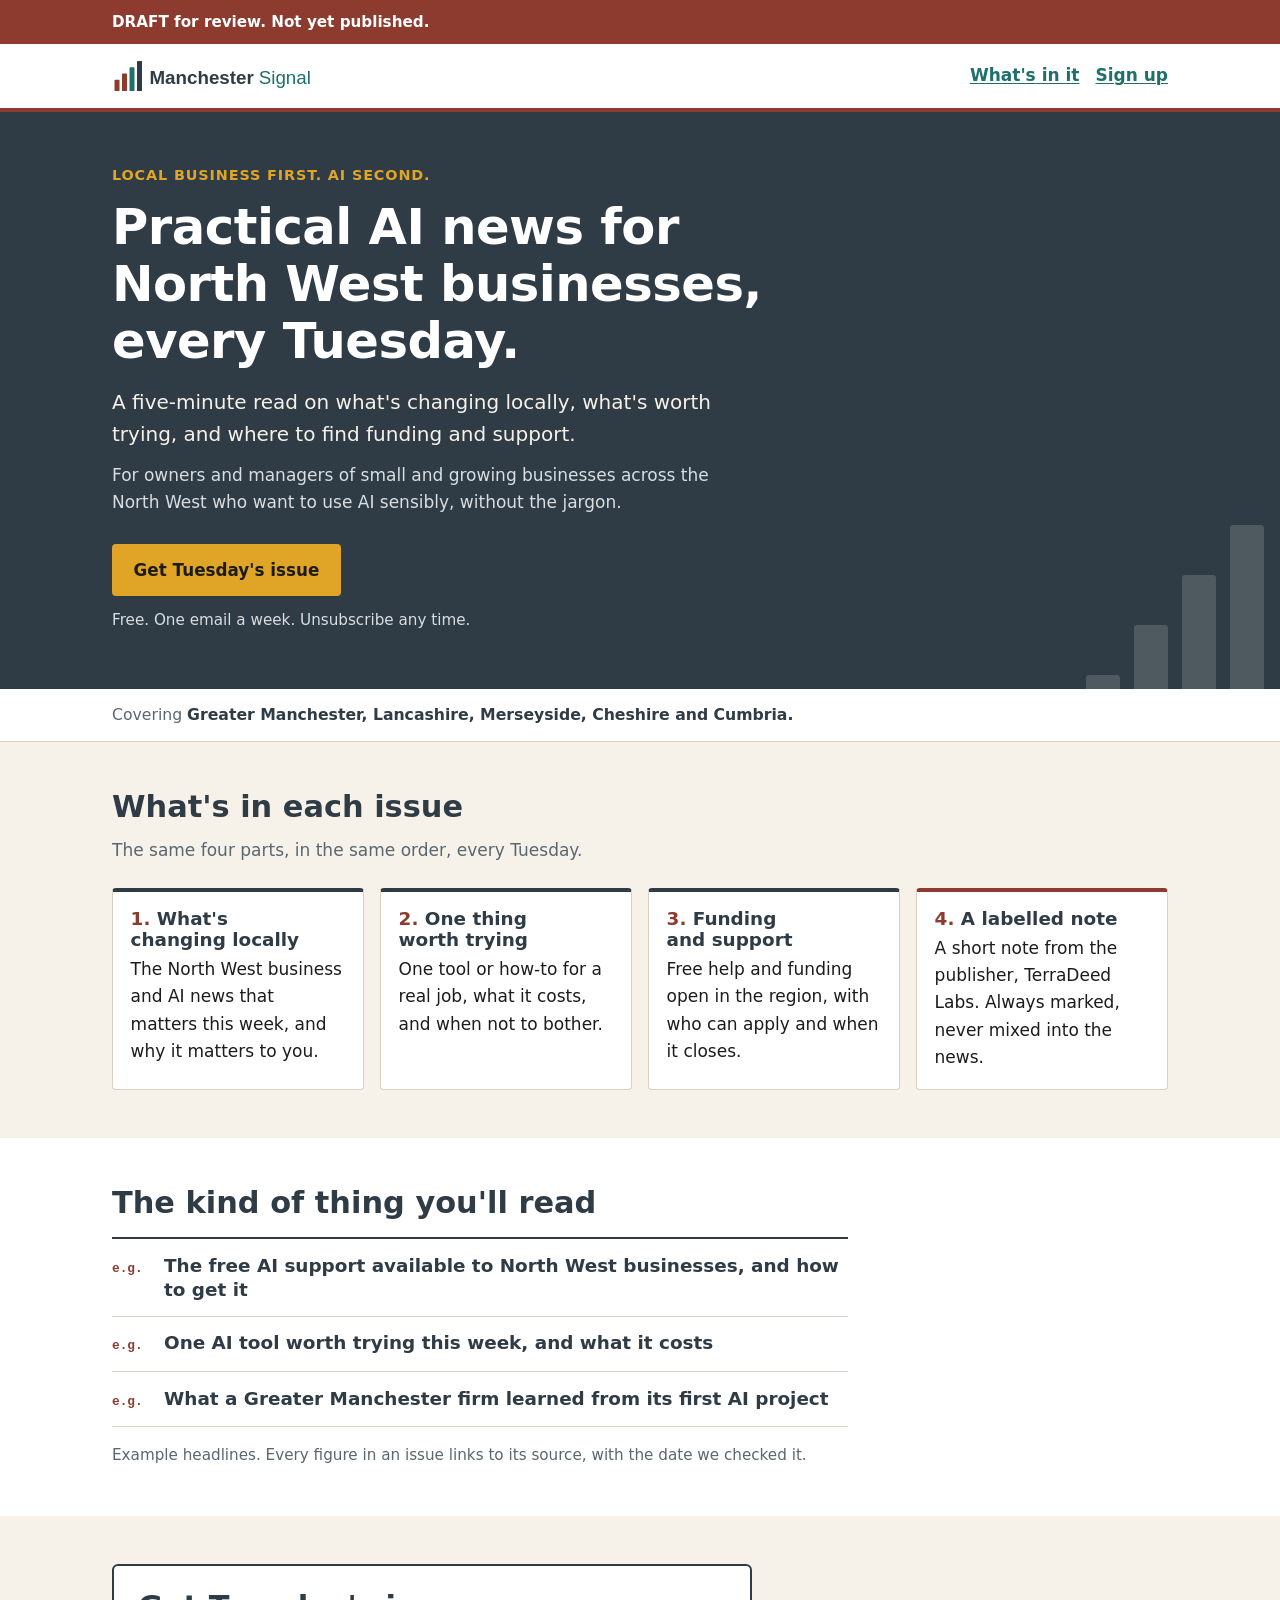
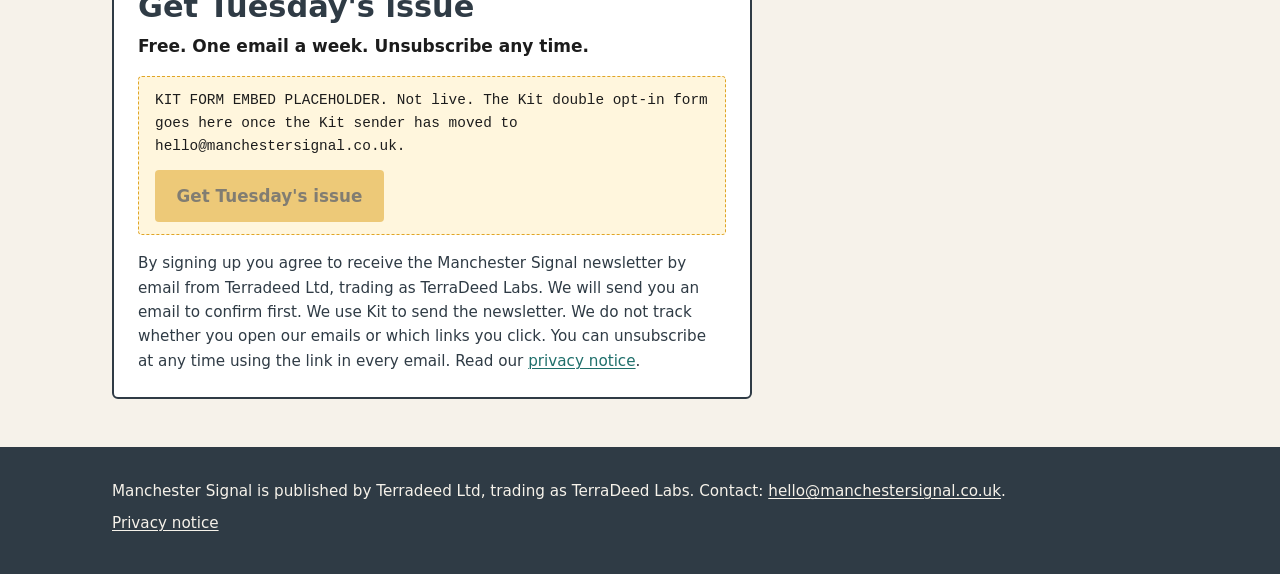
==== index.html @ f464c29e "Switch contact email to hello@manchestersignal.co.uk Co-authored-by: terradeed <terradeed@users.nore" ====
<!doctype html>
<html lang="en-GB">
<head>
<meta charset="utf-8">
<meta name="viewport" content="width=device-width, initial-scale=1, viewport-fit=cover">
<title>Manchester Signal</title>
<meta name="description" content="Practical AI news for North West businesses, every Tuesday. A free five-minute read on what's changing locally, what's worth trying, and where to find funding and support.">
<meta name="robots" content="noindex">
<link rel="stylesheet" href="styles.css">
<link rel="icon" href="logo.svg" type="image/svg+xml">
</head>
<body>
<a class="skip" href="#main">Skip to content</a>
<div class="draft-banner"><div class="wrap">DRAFT for review. Not yet published.</div></div>
<header class="site">
  <div class="wrap">
    <a href="index.html" aria-label="Manchester Signal home"><img src="logo.svg" alt="Manchester Signal" width="225" height="40"></a>
    <nav aria-label="Main">
      <a href="#issue">What's in it</a>
      <a href="#signup">Sign up</a>
    </nav>
  </div>
</header>

<main id="main">
  <section class="hero" aria-labelledby="hero-title">
    <div class="bars" aria-hidden="true"><span></span><span></span><span></span><span></span></div>
    <div class="wrap">
      <p class="kicker">Local business first. AI second.</p>
      <h1 id="hero-title">Practical AI news for North West businesses, every Tuesday.</h1>
      <p class="lede">A five-minute read on what's changing locally, what's worth trying, and where to find funding and support.</p>
      <p class="who">For owners and managers of small and growing businesses across the North West who want to use AI sensibly, without the jargon.</p>
      <a class="button" href="#signup">Get Tuesday's issue</a>
      <p class="small">Free. One email a week. Unsubscribe any time.</p>
    </div>
  </section>

  <div class="region">
    <div class="wrap"><p>Covering <strong>Greater Manchester, Lancashire, Merseyside, Cheshire and Cumbria.</strong></p></div>
  </div>

  <section id="issue" aria-labelledby="issue-title">
    <div class="wrap">
      <h2 id="issue-title">What's in each issue</h2>
      <p class="intro">The same four parts, in the same order, every Tuesday.</p>
      <ol class="sections">
        <li><h3>What's changing locally</h3><p>The North West business and AI news that matters this week, and why it matters to you.</p></li>
        <li><h3>One thing worth trying</h3><p>One tool or how-to for a real job, what it costs, and when not to bother.</p></li>
        <li><h3>Funding and support</h3><p>Free help and funding open in the region, with who can apply and when it closes.</p></li>
        <li class="labelled"><h3>A labelled note</h3><p>A short note from the publisher, TerraDeed Labs. Always marked, never mixed into the news.</p></li>
      </ol>
    </div>
  </section>

  <section class="alt" aria-labelledby="examples-title">
    <div class="wrap">
      <h2 id="examples-title">The kind of thing you'll read</h2>
      <ul class="examples">
        <li><span class="tag">e.g.</span><span class="h">The free AI support available to North West businesses, and how to get it</span></li>
        <li><span class="tag">e.g.</span><span class="h">One AI tool worth trying this week, and what it costs</span></li>
        <li><span class="tag">e.g.</span><span class="h">What a Greater Manchester firm learned from its first AI project</span></li>
      </ul>
      <p class="examples-note">Example headlines. Every figure in an issue links to its source, with the date we checked it.</p>
    </div>
  </section>

  <section id="signup" aria-labelledby="signup-title">
    <div class="wrap">
      <div class="signup">
        <h2 id="signup-title">Get Tuesday's issue</h2>
        <p class="terms">Free. One email a week. Unsubscribe any time.</p>
        <div class="placeholder" role="note">KIT FORM EMBED PLACEHOLDER. Not live. The Kit double opt-in form goes here once the Kit sender has moved to hello@manchestersignal.co.uk.
          <br><span class="button" aria-disabled="true">Get Tuesday's issue</span>
        </div>
        <p class="consent">By signing up you agree to receive the Manchester Signal newsletter by email from Terradeed Ltd, trading as TerraDeed Labs. We will send you an email to confirm first. We use Kit to send the newsletter. We do not track whether you open our emails or which links you click. You can unsubscribe at any time using the link in every email. Read our <a href="privacy.html">privacy notice</a>.</p>
      </div>
    </div>
  </section>
</main>

<footer class="site">
  <div class="wrap">
    <p>Manchester Signal is published by Terradeed Ltd, trading as TerraDeed Labs. Contact: <a href="mailto:hello@manchestersignal.co.uk">hello@manchestersignal.co.uk</a>.</p>
    <p><a href="privacy.html">Privacy notice</a></p>
  </div>
</footer>
</body>
</html>
---- styles.css ----
/* Manchester Signal: plain, fast, accessible. System fonts, no external requests.
   Layout: one column of full-width bands (header, slate hero, sections, slate footer),
   content capped at 68rem. Palette and type from branding.md. */
:root {
  --slate: #2F3B45;   /* headings, hero, footer */
  --brick: #8C3B2E;   /* accents, rules */
  --teal: #1F6F6B;    /* links */
  --gold: #E0A526;    /* buttons and highlights only, never text on light */
  --paper: #F6F2EA;   /* page background */
  --ink: #1C1C1C;     /* body text */
  --stone: #5A6670;   /* secondary text */
  --white: #FFFFFF;
  --line: #D9D2C3;
  --cream: #FFF6DD;
  --font-display: Archivo, "Source Sans 3", system-ui, Arial, sans-serif;
  --font-body: "Source Sans 3", system-ui, -apple-system, "Segoe UI", Roboto, Arial, sans-serif;
  --font-mono: ui-monospace, Menlo, Consolas, monospace;
  color-scheme: light;
}
* { box-sizing: border-box; }
html { font-size: 100%; }
body {
  margin: 0;
  font-family: var(--font-body);
  font-size: 1.0625rem;
  line-height: 1.6;
  color: var(--ink);
  background: var(--paper);
}
a { color: var(--teal); text-decoration-thickness: 1px; text-underline-offset: 2px; }
a:hover { color: var(--brick); }
a:focus-visible, button:focus-visible, input:focus-visible {
  outline: 3px solid var(--gold); outline-offset: 2px;
}
.skip { position: absolute; left: -9999px; }
.skip:focus { left: 1rem; top: 1rem; background: var(--slate); color: var(--paper); padding: .5rem 1rem; z-index: 10; }
.wrap {
  max-width: 68rem; margin: 0 auto;
  padding-left: max(16px, env(safe-area-inset-left, 0px));
  padding-right: max(16px, env(safe-area-inset-right, 0px));
}
h1, h2, h3 { font-family: var(--font-display); line-height: 1.15; color: var(--slate); text-wrap: balance; }
h1 { font-size: clamp(2rem, 5vw, 3.1rem); margin: 0 0 1rem; letter-spacing: -.01em; }
h2 { font-size: clamp(1.4rem, 3vw, 1.9rem); margin: 0 0 1rem; }
h3 { font-size: 1.15rem; margin: 0 0 .35rem; }

.draft-banner { background: var(--brick); color: var(--white); padding-block: .6rem; font-weight: 700; font-size: .95rem; }

header.site { background: var(--white); border-bottom: 4px solid var(--brick); }
header.site .wrap { display: flex; align-items: center; justify-content: space-between; gap: .75rem 1rem; padding-block: .75rem; flex-wrap: wrap; }
header.site img { height: 40px; width: auto; display: block; }
header.site nav { display: flex; gap: 1rem; flex-wrap: wrap; }
header.site nav a { font-weight: 600; }

/* Hero */
.hero { background: var(--slate); color: var(--paper); padding-block: 3.25rem 3.5rem; position: relative; overflow: hidden; }
.hero .wrap { position: relative; }
.hero h1 { color: var(--white); max-width: 22ch; }
.hero .kicker { color: var(--gold); font-weight: 700; letter-spacing: .06em; text-transform: uppercase; font-size: .9rem; margin: 0 0 .75rem; }
.hero .lede { font-size: 1.25rem; max-width: 38rem; margin: 0 0 .75rem; }
.hero .who { max-width: 38rem; margin: 0 0 1.75rem; color: #D8DEE2; }
.hero .bars { position: absolute; right: max(16px, env(safe-area-inset-right, 0px)); bottom: -3.5rem; display: flex; align-items: flex-end; gap: 14px; opacity: .16; pointer-events: none; }
.hero .bars span { display: block; width: 34px; border-radius: 3px; background: var(--paper); }
.hero .bars span:nth-child(1) { height: 70px; }
.hero .bars span:nth-child(2) { height: 120px; }
.hero .bars span:nth-child(3) { height: 170px; }
.hero .bars span:nth-child(4) { height: 220px; }
@media (max-width: 720px) { .hero .bars { display: none; } }

.button { display: inline-block; background: var(--gold); color: var(--ink); font-weight: 700; padding: .8rem 1.35rem; border-radius: 4px; text-decoration: none; border: 0; font-size: 1.05rem; cursor: pointer; }
.button:hover { background: #F0B83A; color: var(--ink); }
.hero .small { font-size: .95rem; color: #D8DEE2; margin: .75rem 0 0; }

.region { background: var(--white); border-bottom: 1px solid var(--line); }
.region p { margin: 0; padding-block: .85rem; color: var(--stone); font-size: .98rem; }
.region strong { color: var(--slate); }

section { padding-block: 3rem; }
section.alt { background: var(--white); }
.intro { max-width: 40rem; margin: -.25rem 0 1.5rem; color: var(--stone); }

/* Issue sections: a real running order, so numbered */
ol.sections { list-style: none; padding: 0; margin: 0; display: grid; gap: 1rem; grid-template-columns: repeat(auto-fit, minmax(14rem, 1fr)); counter-reset: s; }
ol.sections li { counter-increment: s; background: var(--white); border: 1px solid var(--line); border-top: 4px solid var(--slate); border-radius: 4px; padding: 1rem 1.1rem 1.15rem; min-width: 0; }
ol.sections li h3::before { content: counter(s) ". "; color: var(--brick); }
ol.sections li p { margin: 0; }
ol.sections li.labelled { border-top-color: var(--brick); }

/* Example headlines, set like a contents list */
.examples { list-style: none; margin: 0; padding: 0; max-width: 46rem; border-top: 2px solid var(--slate); }
.examples li { display: grid; grid-template-columns: 2.5rem 1fr; gap: .75rem; padding-block: .9rem; border-bottom: 1px solid var(--line); align-items: baseline; }
.examples .tag { font-family: var(--font-mono); font-size: .8rem; color: var(--brick); font-weight: 700; }
.examples .h { font-family: var(--font-display); font-weight: 700; font-size: 1.15rem; color: var(--slate); line-height: 1.3; min-width: 0; }
.examples-note { color: var(--stone); font-size: .95rem; margin: 1rem 0 0; max-width: 46rem; }

/* Signup */
.signup { background: var(--white); border: 2px solid var(--slate); border-radius: 6px; padding: 1.5rem; max-width: 40rem; }
.signup h2 { margin-bottom: .5rem; }
.signup .terms { font-weight: 600; margin: 0 0 1rem; }
.placeholder { background: var(--cream); border: 1px dashed var(--gold); padding: .75rem 1rem; border-radius: 4px; font-family: var(--font-mono); font-size: .9rem; }
.placeholder .button { margin-top: .75rem; font-family: var(--font-body); opacity: .55; cursor: not-allowed; }
.consent { font-size: .95rem; color: var(--slate); margin: 1rem 0 0; }

footer.site { background: var(--slate); color: var(--paper); padding-block: 2rem; font-size: .95rem; }
footer.site a { color: var(--paper); }
footer.site p { margin: 0 0 .5rem; }

.prose { max-width: 46rem; }
.prose h2 { margin-top: 2rem; }
.prose .note { background: var(--cream); border-left: 3px solid var(--gold); padding: .5rem .75rem; }
@media (prefers-reduced-motion: no-preference) { html { scroll-behavior: smooth; } }
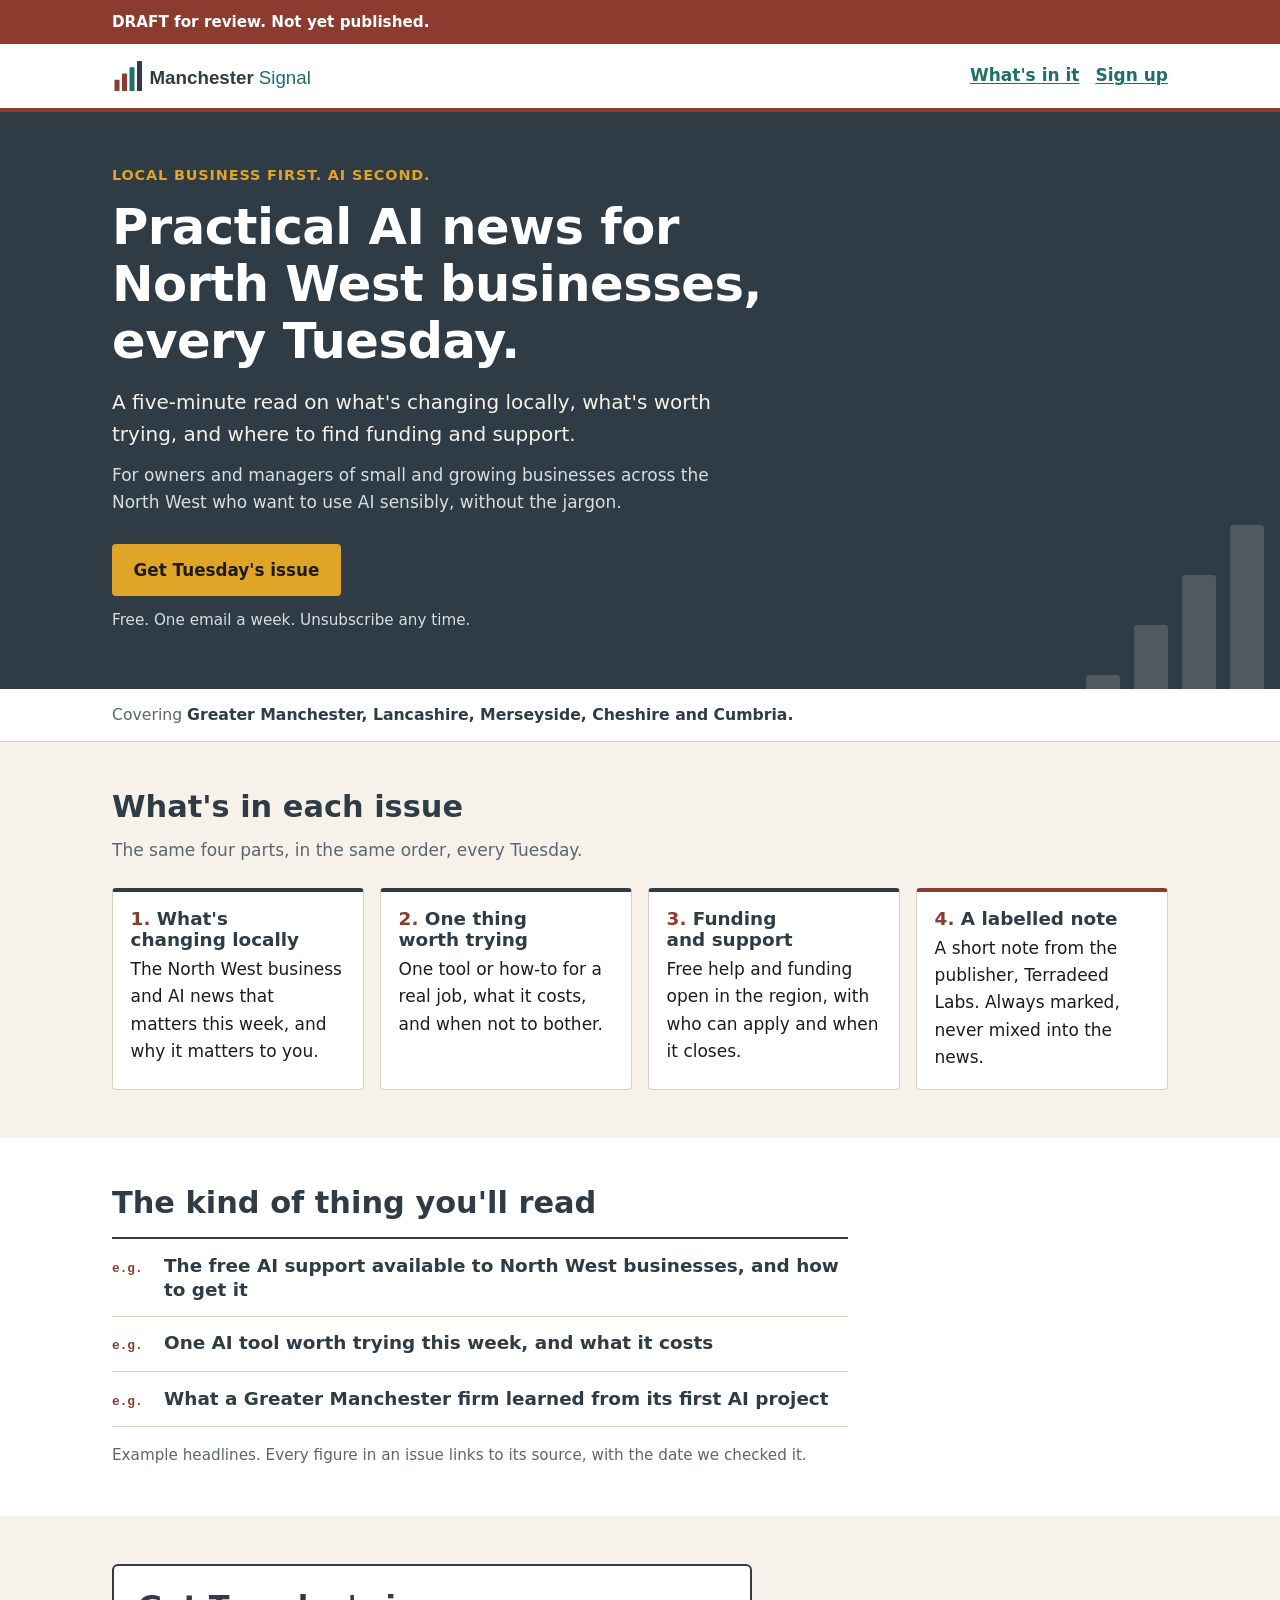
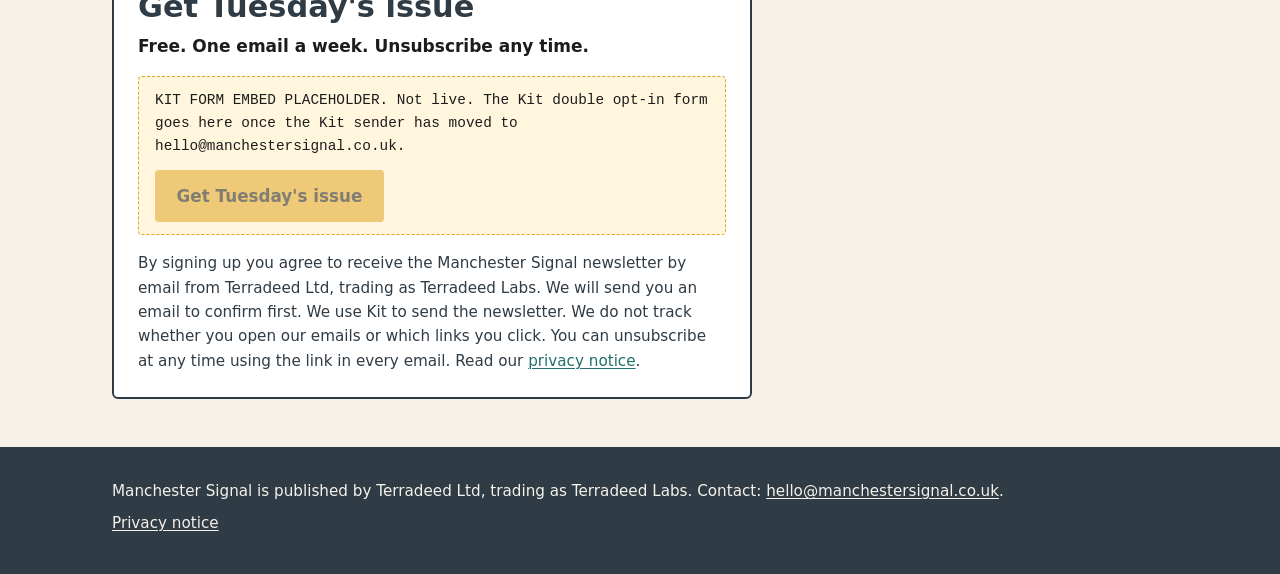
==== commit 68c3641e: "Brand spelling: TerraDeed to Terradeed Co-authored-by: terradeed <terradeed@users.noreply.github.com" ====
--- a/index.html
+++ b/index.html
@@ -47,7 +47,7 @@
         <li><h3>What's changing locally</h3><p>The North West business and AI news that matters this week, and why it matters to you.</p></li>
         <li><h3>One thing worth trying</h3><p>One tool or how-to for a real job, what it costs, and when not to bother.</p></li>
         <li><h3>Funding and support</h3><p>Free help and funding open in the region, with who can apply and when it closes.</p></li>
-        <li class="labelled"><h3>A labelled note</h3><p>A short note from the publisher, TerraDeed Labs. Always marked, never mixed into the news.</p></li>
+        <li class="labelled"><h3>A labelled note</h3><p>A short note from the publisher, Terradeed Labs. Always marked, never mixed into the news.</p></li>
       </ol>
     </div>
   </section>
@@ -72,7 +72,7 @@
         <div class="placeholder" role="note">KIT FORM EMBED PLACEHOLDER. Not live. The Kit double opt-in form goes here once the Kit sender has moved to hello@manchestersignal.co.uk.
           <br><span class="button" aria-disabled="true">Get Tuesday's issue</span>
         </div>
-        <p class="consent">By signing up you agree to receive the Manchester Signal newsletter by email from Terradeed Ltd, trading as TerraDeed Labs. We will send you an email to confirm first. We use Kit to send the newsletter. We do not track whether you open our emails or which links you click. You can unsubscribe at any time using the link in every email. Read our <a href="privacy.html">privacy notice</a>.</p>
+        <p class="consent">By signing up you agree to receive the Manchester Signal newsletter by email from Terradeed Ltd, trading as Terradeed Labs. We will send you an email to confirm first. We use Kit to send the newsletter. We do not track whether you open our emails or which links you click. You can unsubscribe at any time using the link in every email. Read our <a href="privacy.html">privacy notice</a>.</p>
       </div>
     </div>
   </section>
@@ -80,7 +80,7 @@
 
 <footer class="site">
   <div class="wrap">
-    <p>Manchester Signal is published by Terradeed Ltd, trading as TerraDeed Labs. Contact: <a href="mailto:hello@manchestersignal.co.uk">hello@manchestersignal.co.uk</a>.</p>
+    <p>Manchester Signal is published by Terradeed Ltd, trading as Terradeed Labs. Contact: <a href="mailto:hello@manchestersignal.co.uk">hello@manchestersignal.co.uk</a>.</p>
     <p><a href="privacy.html">Privacy notice</a></p>
   </div>
 </footer>
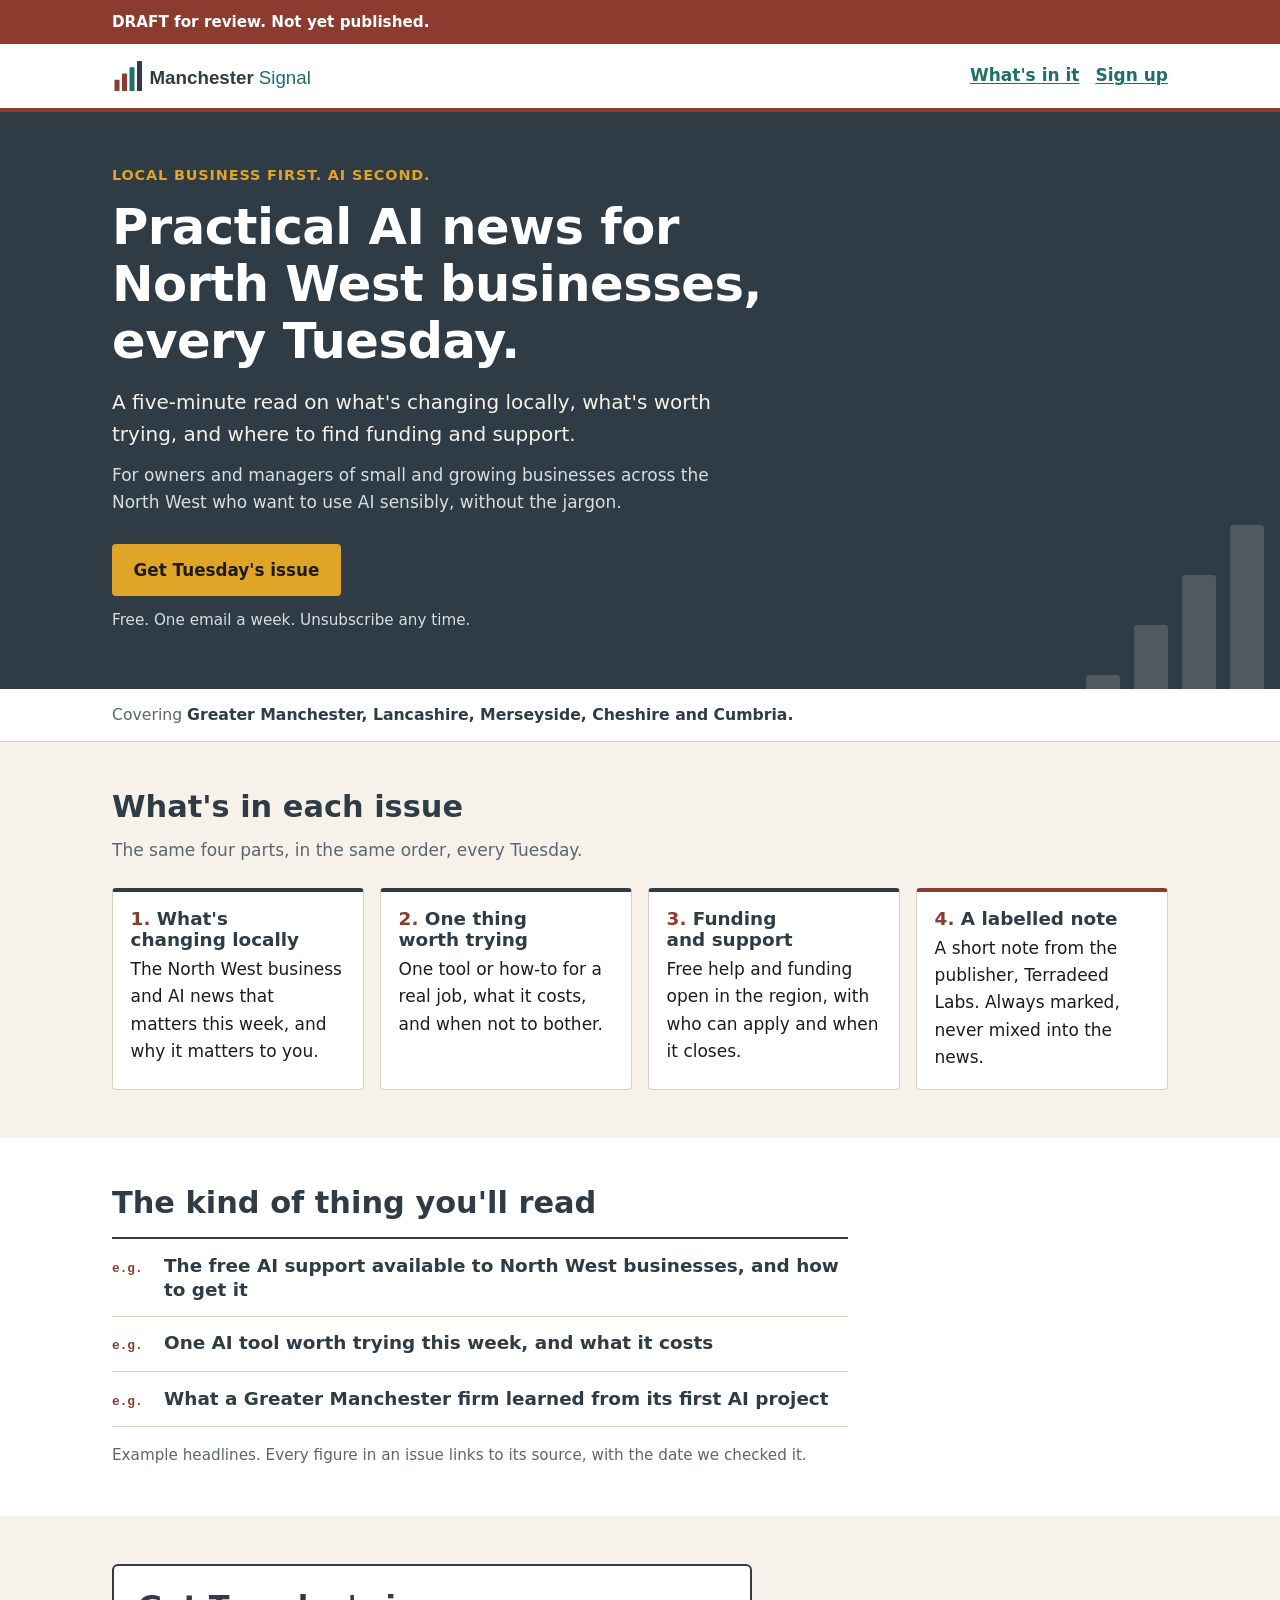
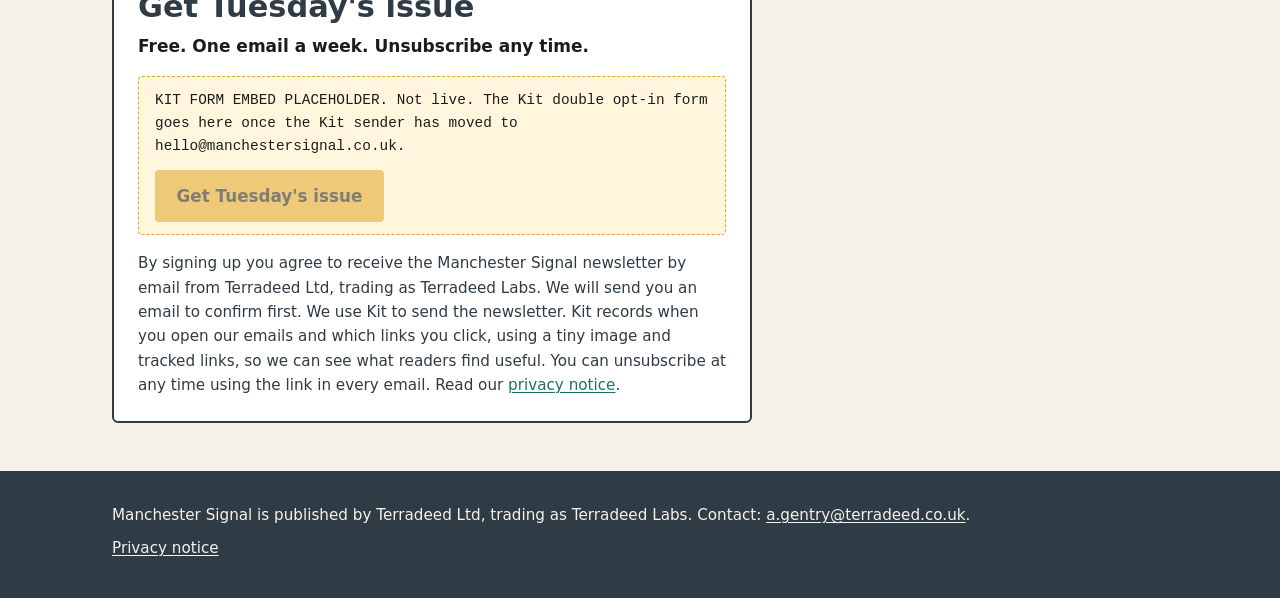
==== commit 94f137d6: "Consent and privacy: disclose Kit open and click tracking; contact a.gentry@ Co-authored-by: terrade" ====
--- a/index.html
+++ b/index.html
@@ -72,7 +72,7 @@
         <div class="placeholder" role="note">KIT FORM EMBED PLACEHOLDER. Not live. The Kit double opt-in form goes here once the Kit sender has moved to hello@manchestersignal.co.uk.
           <br><span class="button" aria-disabled="true">Get Tuesday's issue</span>
         </div>
-        <p class="consent">By signing up you agree to receive the Manchester Signal newsletter by email from Terradeed Ltd, trading as Terradeed Labs. We will send you an email to confirm first. We use Kit to send the newsletter. We do not track whether you open our emails or which links you click. You can unsubscribe at any time using the link in every email. Read our <a href="privacy.html">privacy notice</a>.</p>
+        <p class="consent">By signing up you agree to receive the Manchester Signal newsletter by email from Terradeed Ltd, trading as Terradeed Labs. We will send you an email to confirm first. We use Kit to send the newsletter. Kit records when you open our emails and which links you click, using a tiny image and tracked links, so we can see what readers find useful. You can unsubscribe at any time using the link in every email. Read our <a href="privacy.html">privacy notice</a>.</p>
       </div>
     </div>
   </section>
@@ -80,7 +80,7 @@
 
 <footer class="site">
   <div class="wrap">
-    <p>Manchester Signal is published by Terradeed Ltd, trading as Terradeed Labs. Contact: <a href="mailto:hello@manchestersignal.co.uk">hello@manchestersignal.co.uk</a>.</p>
+    <p>Manchester Signal is published by Terradeed Ltd, trading as Terradeed Labs. Contact: <a href="mailto:a.gentry@terradeed.co.uk">a.gentry@terradeed.co.uk</a>.</p>
     <p><a href="privacy.html">Privacy notice</a></p>
   </div>
 </footer>
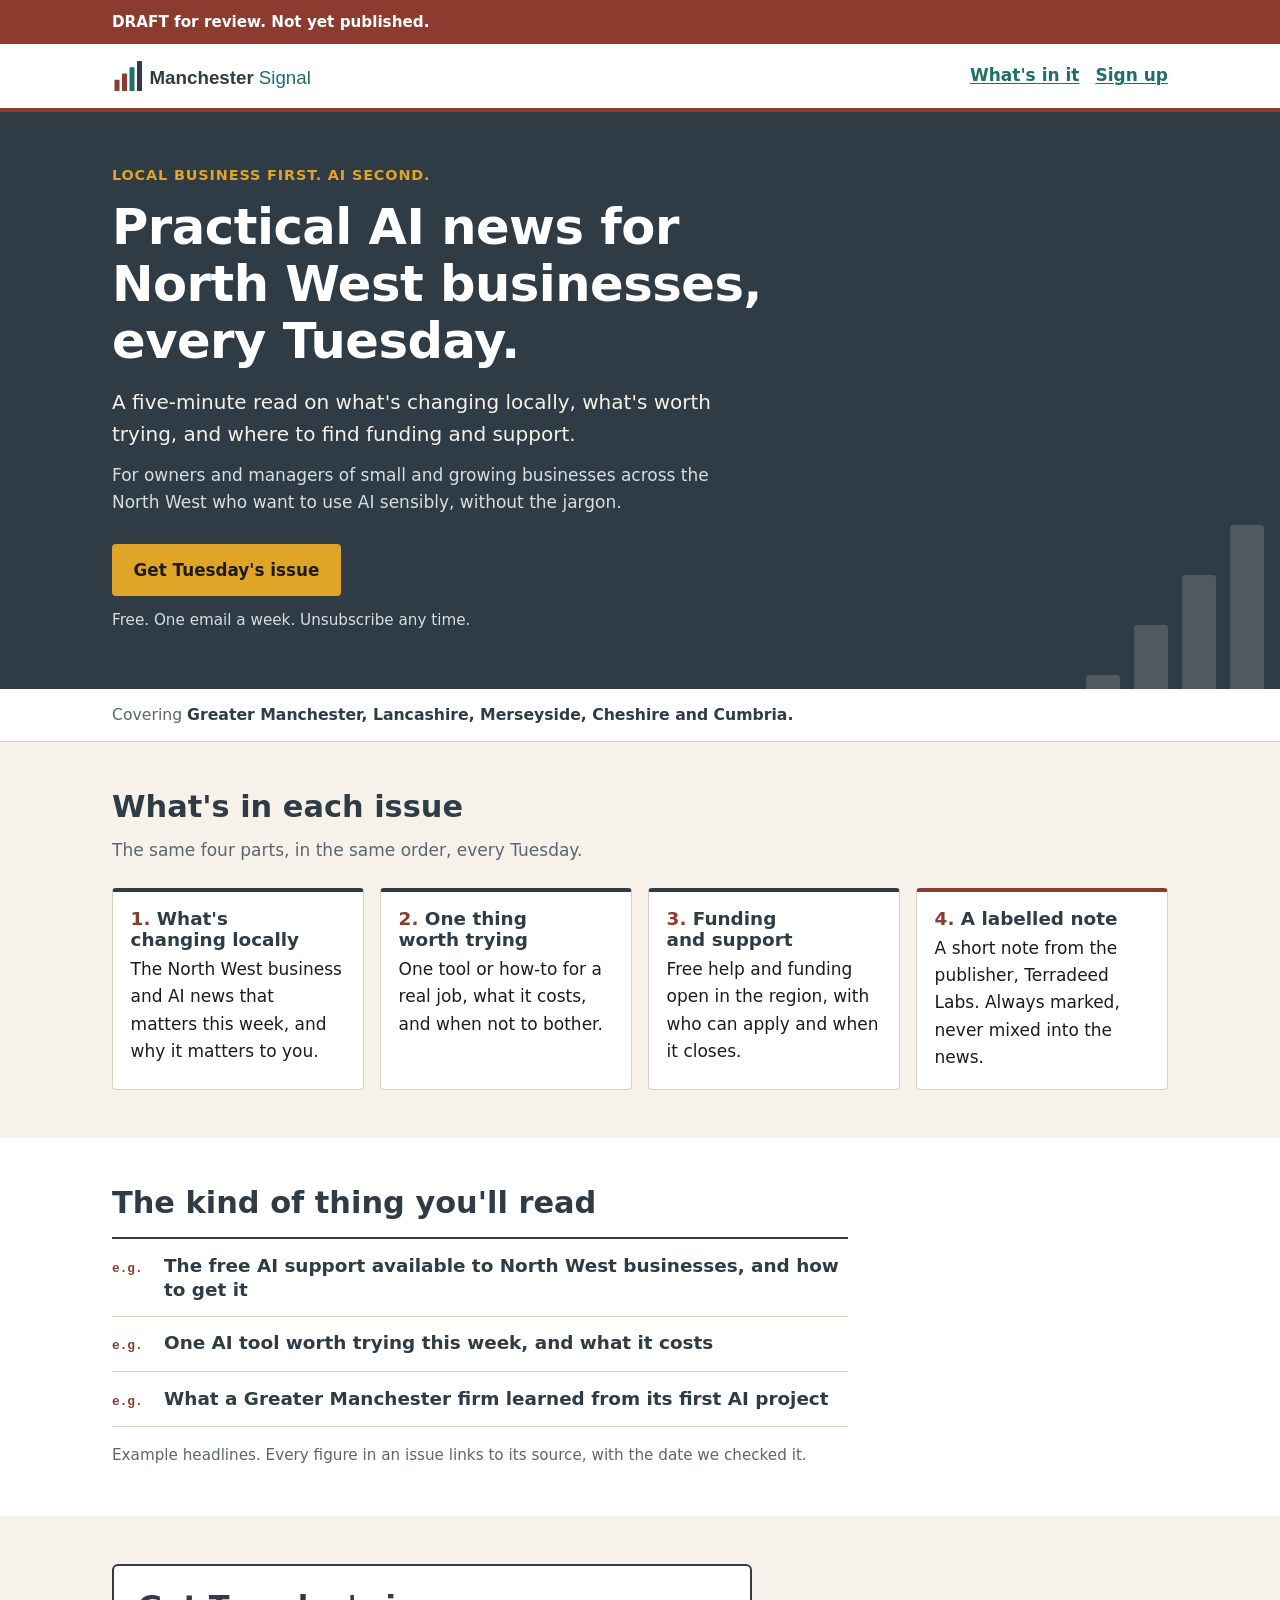
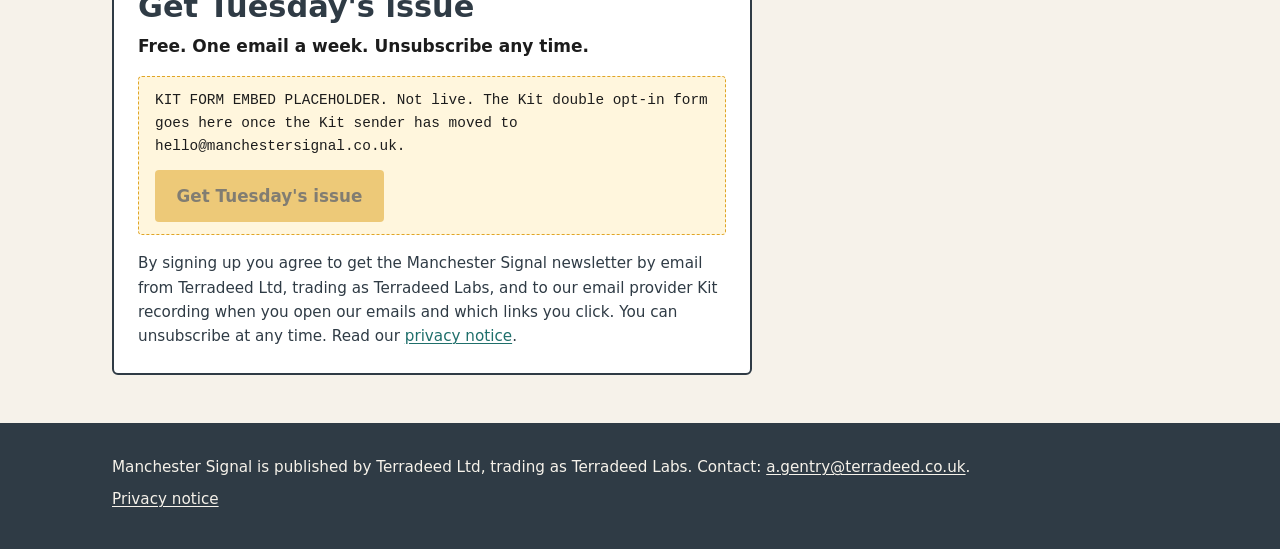
==== commit 4beae97b: "Shorter consent line under signup form Co-authored-by: terradeed <terradeed@users.noreply.github.com" ====
--- a/index.html
+++ b/index.html
@@ -72,7 +72,7 @@
         <div class="placeholder" role="note">KIT FORM EMBED PLACEHOLDER. Not live. The Kit double opt-in form goes here once the Kit sender has moved to hello@manchestersignal.co.uk.
           <br><span class="button" aria-disabled="true">Get Tuesday's issue</span>
         </div>
-        <p class="consent">By signing up you agree to receive the Manchester Signal newsletter by email from Terradeed Ltd, trading as Terradeed Labs. We will send you an email to confirm first. We use Kit to send the newsletter. Kit records when you open our emails and which links you click, using a tiny image and tracked links, so we can see what readers find useful. You can unsubscribe at any time using the link in every email. Read our <a href="privacy.html">privacy notice</a>.</p>
+        <p class="consent">By signing up you agree to get the Manchester Signal newsletter by email from Terradeed Ltd, trading as Terradeed Labs, and to our email provider Kit recording when you open our emails and which links you click. You can unsubscribe at any time. Read our <a href="privacy.html">privacy notice</a>.</p>
       </div>
     </div>
   </section>
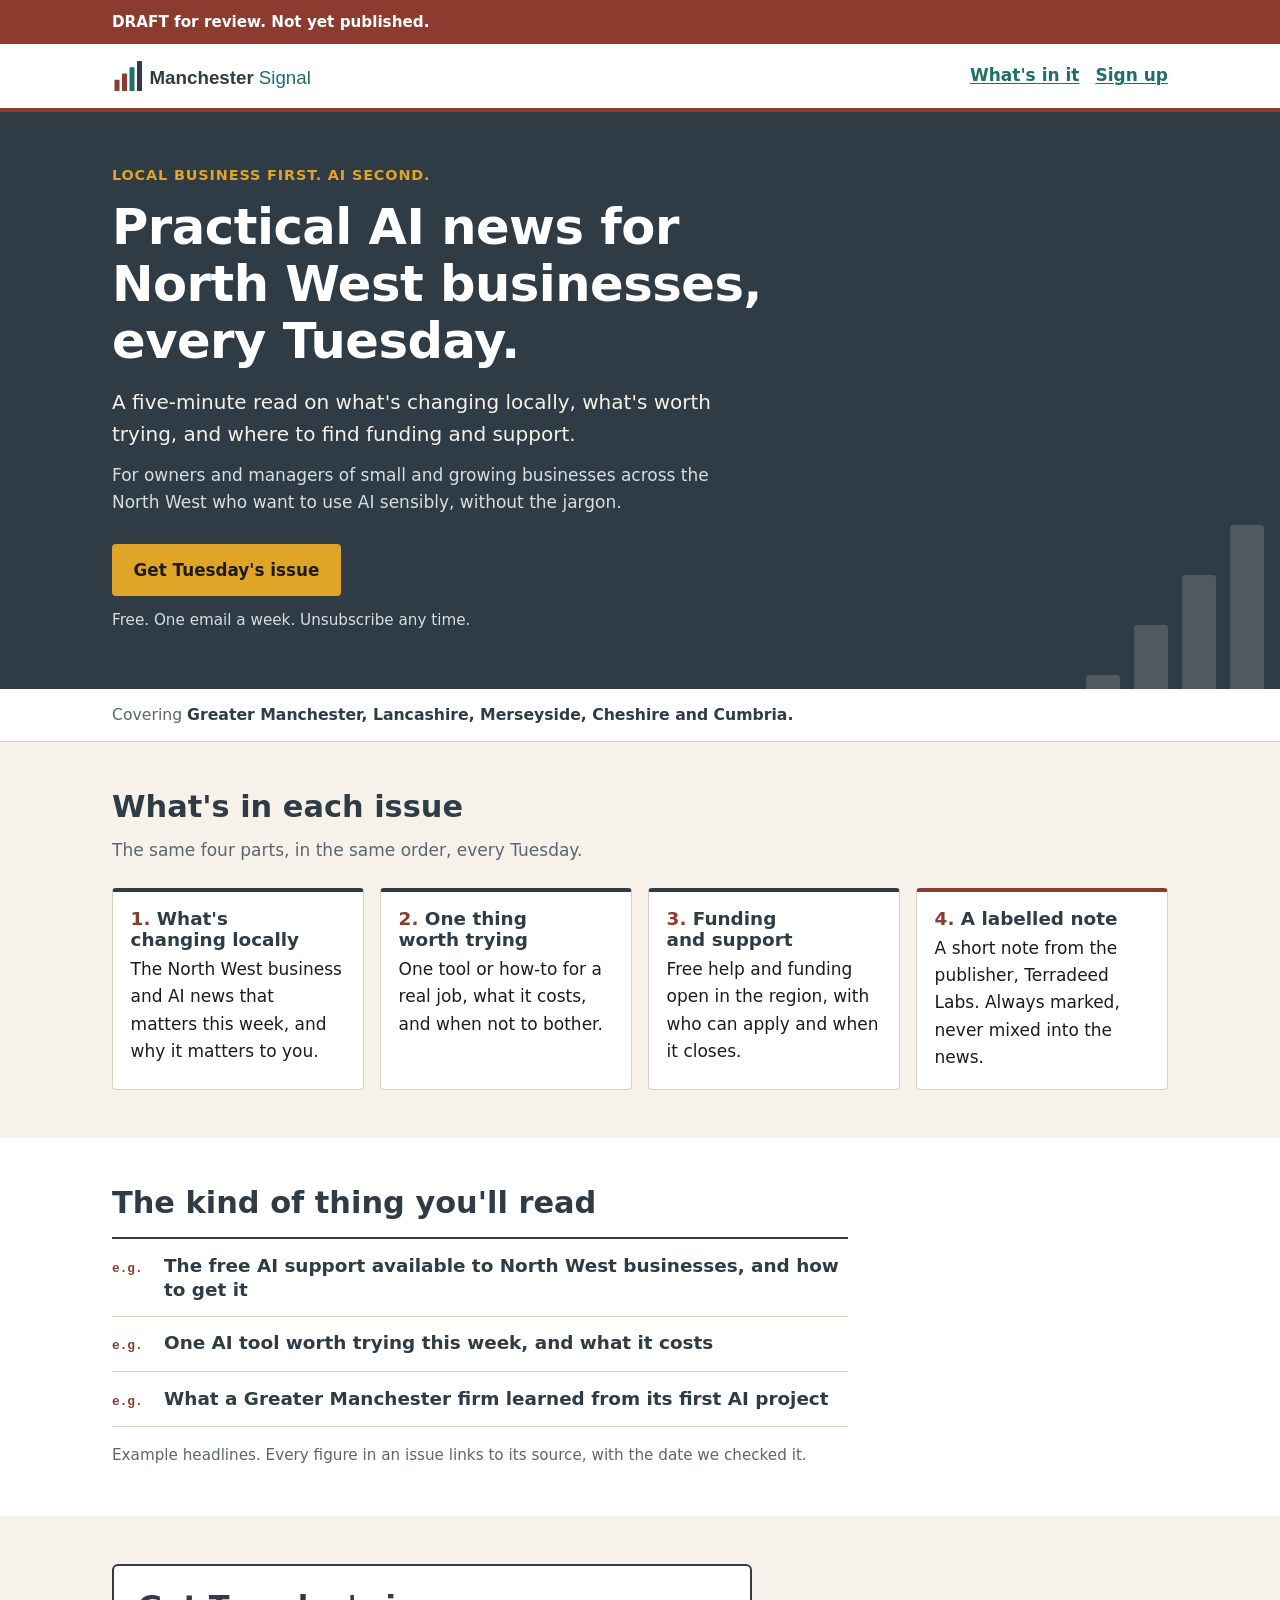
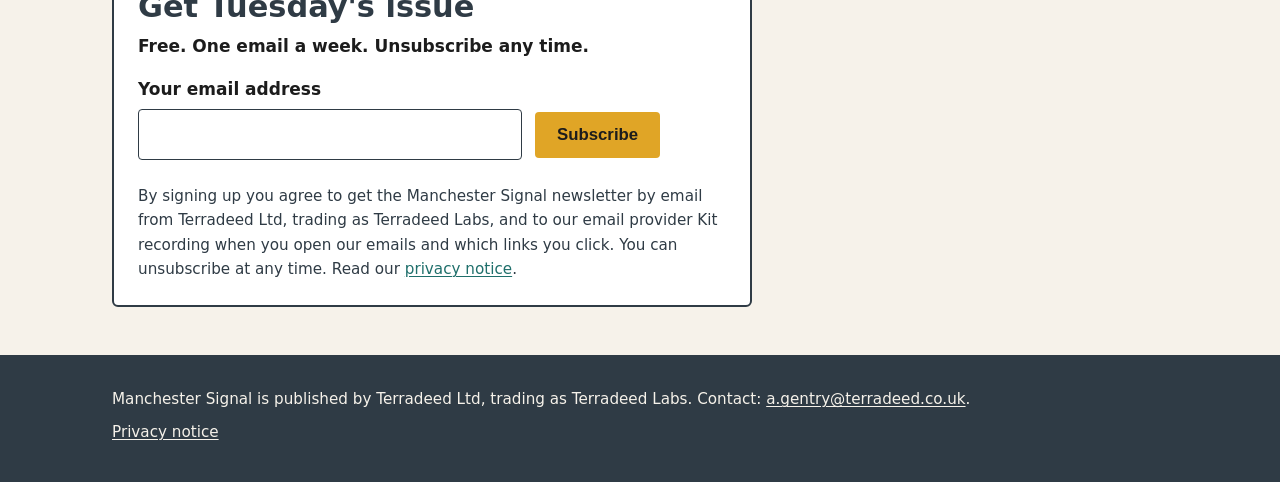
==== commit 0ba49617: "Add Kit sign-up form; privacy retention 1 year and publication date Co-authored-by: terradeed <terra" ====
--- a/index.html
+++ b/index.html
@@ -69,9 +69,11 @@
       <div class="signup">
         <h2 id="signup-title">Get Tuesday's issue</h2>
         <p class="terms">Free. One email a week. Unsubscribe any time.</p>
-        <div class="placeholder" role="note">KIT FORM EMBED PLACEHOLDER. Not live. The Kit double opt-in form goes here once the Kit sender has moved to hello@manchestersignal.co.uk.
-          <br><span class="button" aria-disabled="true">Get Tuesday's issue</span>
-        </div>
+        <form action="https://app.kit.com/forms/10103367/subscriptions" method="post">
+          <label for="signup-email" style="display: block; font-weight: 600; margin: 0 0 .35rem;">Your email address</label>
+          <input id="signup-email" type="email" name="email_address" autocomplete="email" required style="font: inherit; width: 100%; max-width: 24rem; padding: .7rem .8rem; border: 1px solid #2F3B45; border-radius: 4px; margin: 0 .5rem .5rem 0;">
+          <button type="submit" class="button">Subscribe</button>
+        </form>
         <p class="consent">By signing up you agree to get the Manchester Signal newsletter by email from Terradeed Ltd, trading as Terradeed Labs, and to our email provider Kit recording when you open our emails and which links you click. You can unsubscribe at any time. Read our <a href="privacy.html">privacy notice</a>.</p>
       </div>
     </div>
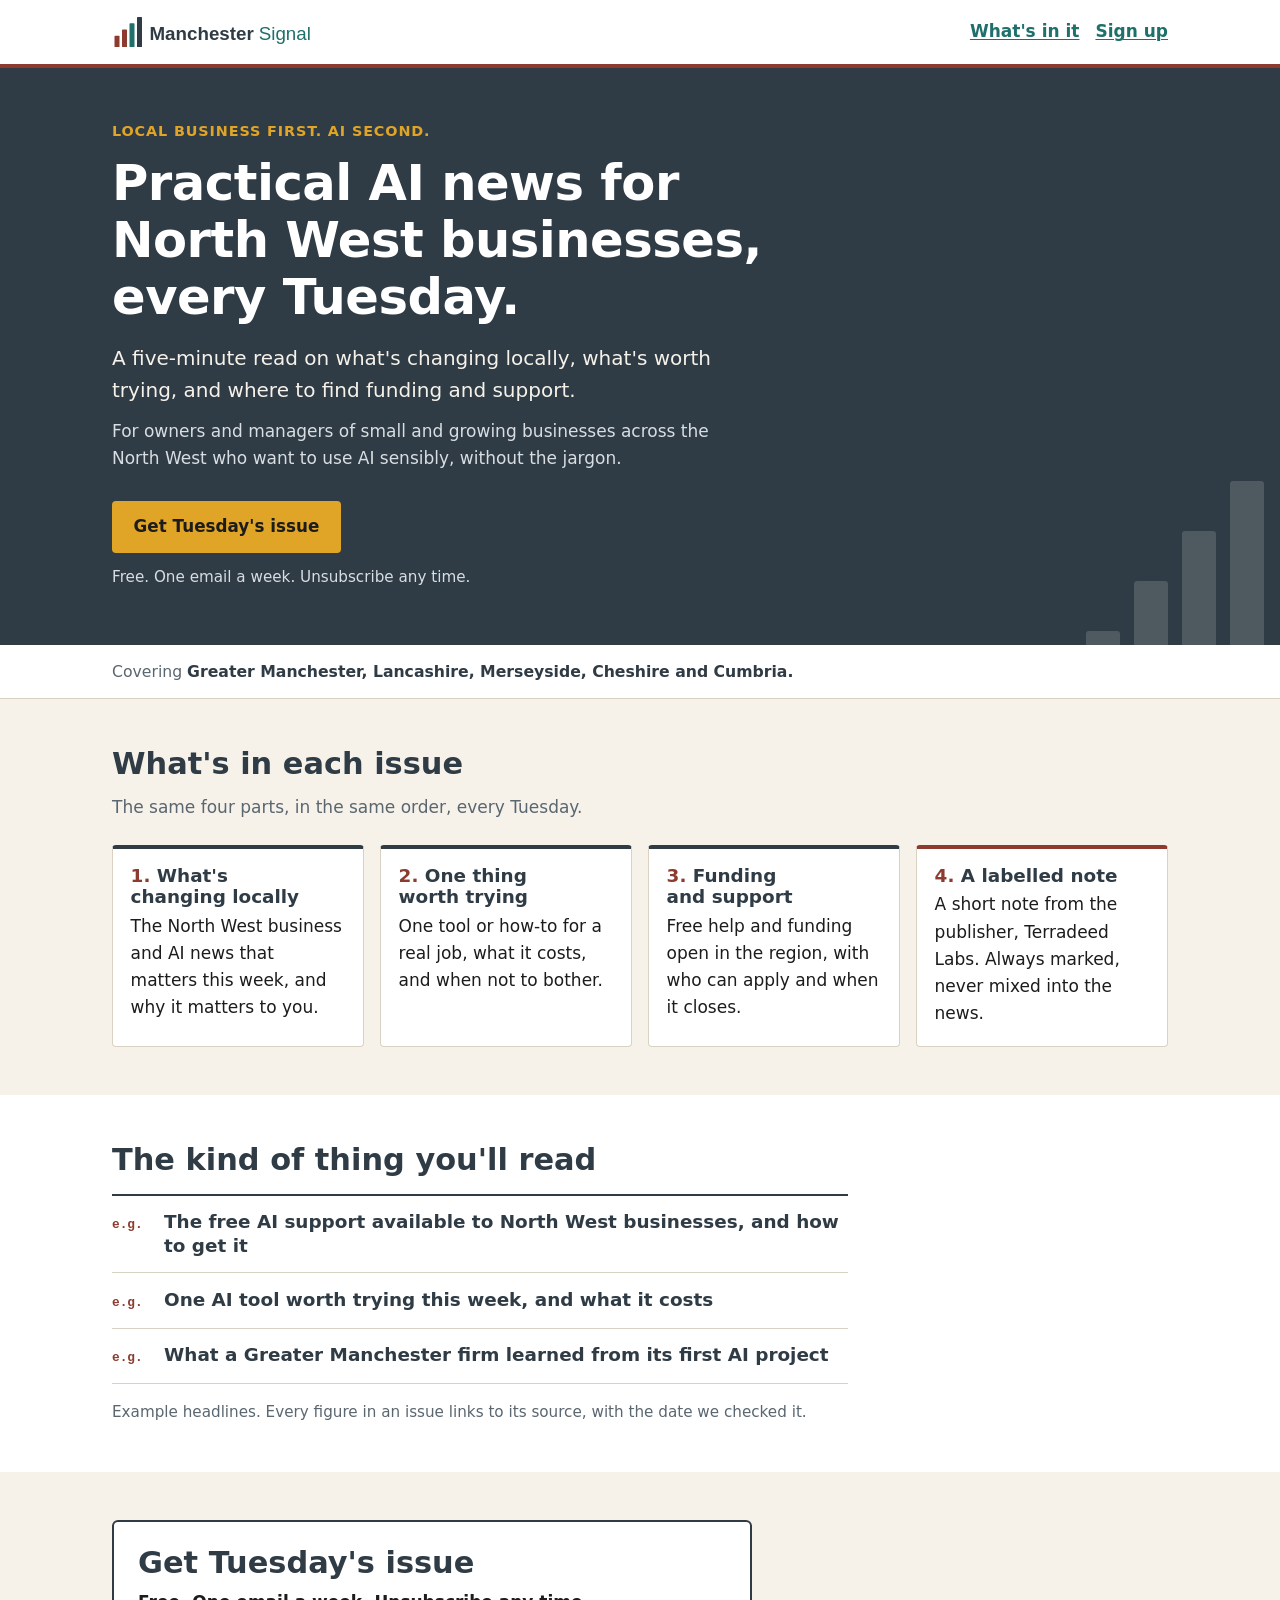
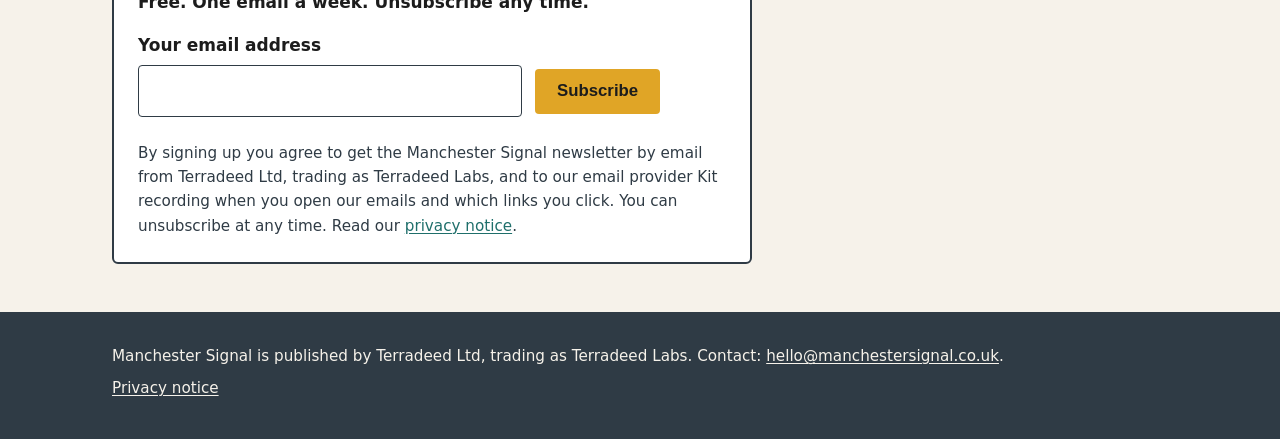
==== commit 51dd878b: "Launch: remove draft banner and noindex; contact hello@manchestersignal.co.uk Co-authored-by: terrad" ====
--- a/index.html
+++ b/index.html
@@ -5,13 +5,11 @@
 <meta name="viewport" content="width=device-width, initial-scale=1, viewport-fit=cover">
 <title>Manchester Signal</title>
 <meta name="description" content="Practical AI news for North West businesses, every Tuesday. A free five-minute read on what's changing locally, what's worth trying, and where to find funding and support.">
-<meta name="robots" content="noindex">
 <link rel="stylesheet" href="styles.css">
 <link rel="icon" href="logo.svg" type="image/svg+xml">
 </head>
 <body>
 <a class="skip" href="#main">Skip to content</a>
-<div class="draft-banner"><div class="wrap">DRAFT for review. Not yet published.</div></div>
 <header class="site">
   <div class="wrap">
     <a href="index.html" aria-label="Manchester Signal home"><img src="logo.svg" alt="Manchester Signal" width="225" height="40"></a>
@@ -82,7 +80,7 @@
 
 <footer class="site">
   <div class="wrap">
-    <p>Manchester Signal is published by Terradeed Ltd, trading as Terradeed Labs. Contact: <a href="mailto:a.gentry@terradeed.co.uk">a.gentry@terradeed.co.uk</a>.</p>
+    <p>Manchester Signal is published by Terradeed Ltd, trading as Terradeed Labs. Contact: <a href="mailto:hello@manchestersignal.co.uk">hello@manchestersignal.co.uk</a>.</p>
     <p><a href="privacy.html">Privacy notice</a></p>
   </div>
 </footer>
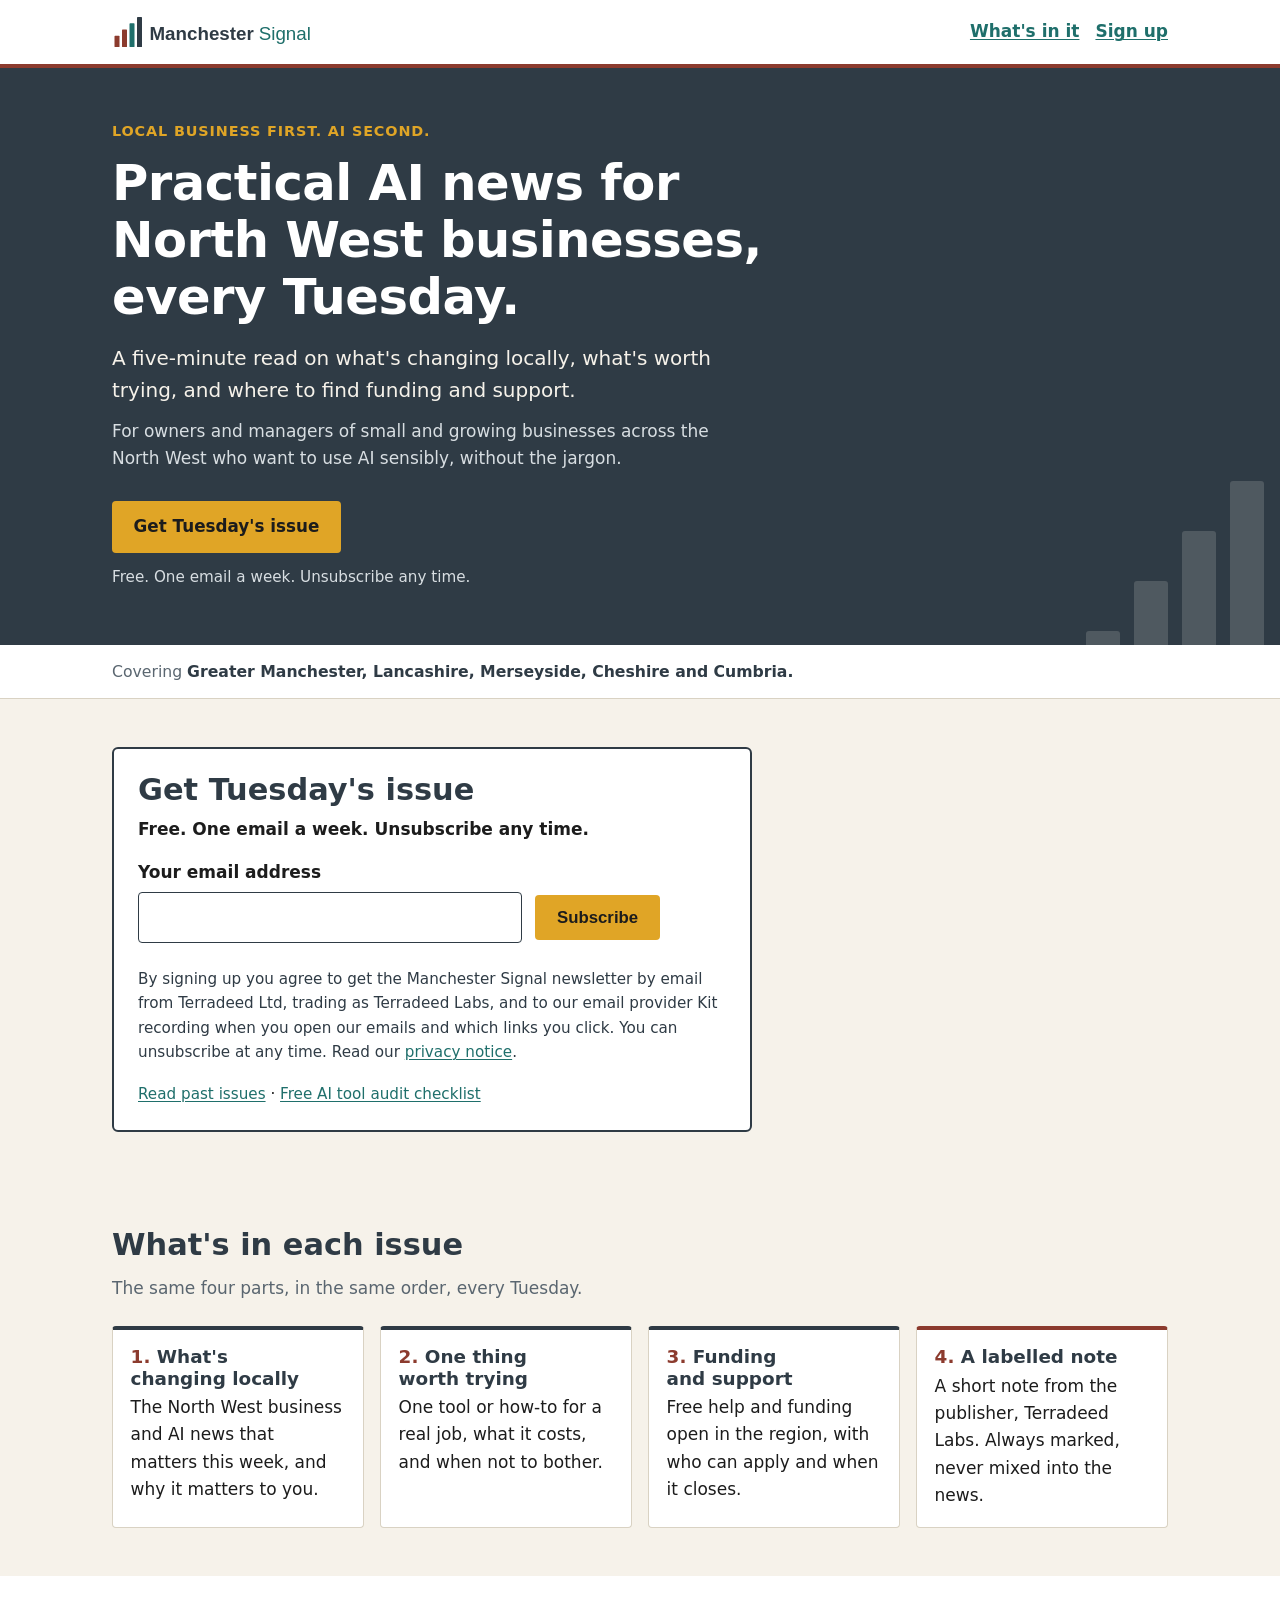
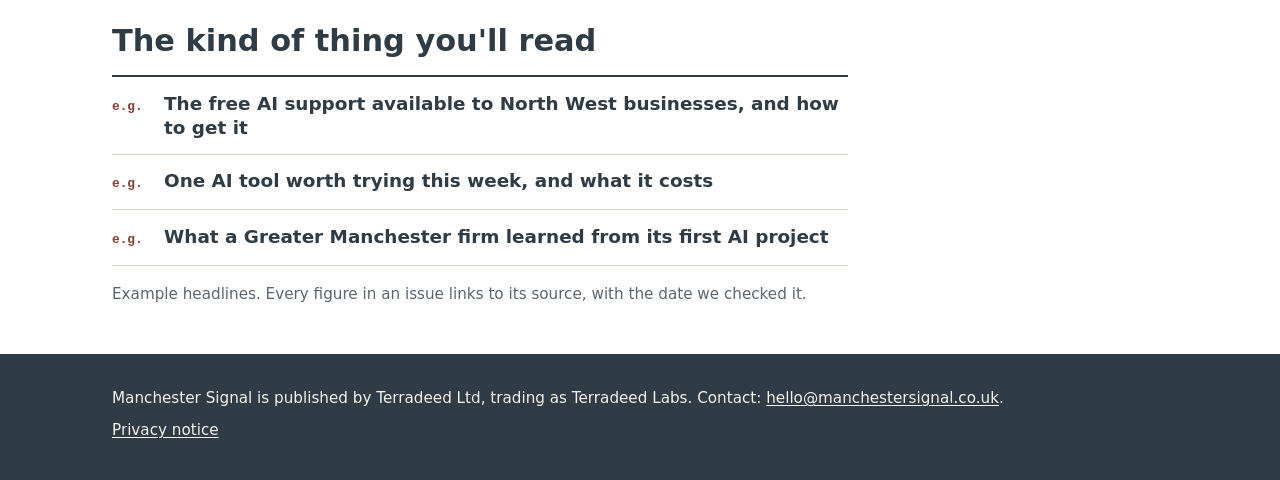
==== commit dba079d7: "Publish past issues and a free AI tool audit Add a newest-first issue archive, web versions of the 3" ====
--- a/index.html
+++ b/index.html
@@ -7,6 +7,15 @@
 <meta name="description" content="Practical AI news for North West businesses, every Tuesday. A free five-minute read on what's changing locally, what's worth trying, and where to find funding and support.">
 <link rel="stylesheet" href="styles.css">
 <link rel="icon" href="logo.svg" type="image/svg+xml">
+<meta property="og:title" content="Manchester Signal">
+<meta property="og:description" content="Practical AI news for North West businesses, every Tuesday. A free five-minute read on what's changing locally, what's worth trying, and where to find funding and support.">
+<meta property="og:image" content="https://manchestersignal.co.uk/og-image.png">
+<meta property="og:image:width" content="1200">
+<meta property="og:image:height" content="627">
+<meta property="og:image:alt" content="Manchester Signal: Practical AI news for North West businesses, every Tuesday.">
+<meta property="og:url" content="https://manchestersignal.co.uk/">
+<meta property="og:type" content="website">
+<meta name="twitter:card" content="summary_large_image">
 </head>
 <body>
 <a class="skip" href="#main">Skip to content</a>
@@ -37,6 +46,22 @@
     <div class="wrap"><p>Covering <strong>Greater Manchester, Lancashire, Merseyside, Cheshire and Cumbria.</strong></p></div>
   </div>
 
+  <section id="signup" aria-labelledby="signup-title">
+    <div class="wrap">
+      <div class="signup">
+        <h2 id="signup-title">Get Tuesday's issue</h2>
+        <p class="terms">Free. One email a week. Unsubscribe any time.</p>
+        <form action="https://app.kit.com/forms/10103367/subscriptions" method="post">
+          <label for="signup-email" style="display: block; font-weight: 600; margin: 0 0 .35rem;">Your email address</label>
+          <input id="signup-email" type="email" name="email_address" autocomplete="email" required style="font: inherit; width: 100%; max-width: 24rem; padding: .7rem .8rem; border: 1px solid #2F3B45; border-radius: 4px; margin: 0 .5rem .5rem 0;">
+          <button type="submit" class="button">Subscribe</button>
+        </form>
+        <p class="consent">By signing up you agree to get the Manchester Signal newsletter by email from Terradeed Ltd, trading as Terradeed Labs, and to our email provider Kit recording when you open our emails and which links you click. You can unsubscribe at any time. Read our <a href="privacy.html">privacy notice</a>.</p>
+        <p class="also"><a href="issues/">Read past issues</a> · <a href="ai-tool-audit/">Free AI tool audit checklist</a></p>
+      </div>
+    </div>
+  </section>
+
   <section id="issue" aria-labelledby="issue-title">
     <div class="wrap">
       <h2 id="issue-title">What's in each issue</h2>
@@ -62,20 +87,6 @@
     </div>
   </section>
 
-  <section id="signup" aria-labelledby="signup-title">
-    <div class="wrap">
-      <div class="signup">
-        <h2 id="signup-title">Get Tuesday's issue</h2>
-        <p class="terms">Free. One email a week. Unsubscribe any time.</p>
-        <form action="https://app.kit.com/forms/10103367/subscriptions" method="post">
-          <label for="signup-email" style="display: block; font-weight: 600; margin: 0 0 .35rem;">Your email address</label>
-          <input id="signup-email" type="email" name="email_address" autocomplete="email" required style="font: inherit; width: 100%; max-width: 24rem; padding: .7rem .8rem; border: 1px solid #2F3B45; border-radius: 4px; margin: 0 .5rem .5rem 0;">
-          <button type="submit" class="button">Subscribe</button>
-        </form>
-        <p class="consent">By signing up you agree to get the Manchester Signal newsletter by email from Terradeed Ltd, trading as Terradeed Labs, and to our email provider Kit recording when you open our emails and which links you click. You can unsubscribe at any time. Read our <a href="privacy.html">privacy notice</a>.</p>
-      </div>
-    </div>
-  </section>
 </main>
 
 <footer class="site">
--- a/styles.css
+++ b/styles.css
@@ -100,6 +100,7 @@
 .placeholder { background: var(--cream); border: 1px dashed var(--gold); padding: .75rem 1rem; border-radius: 4px; font-family: var(--font-mono); font-size: .9rem; }
 .placeholder .button { margin-top: .75rem; font-family: var(--font-body); opacity: .55; cursor: not-allowed; }
 .consent { font-size: .95rem; color: var(--slate); margin: 1rem 0 0; }
+.also { font-size: .95rem; margin: 1.1rem 0 0; }
 
 footer.site { background: var(--slate); color: var(--paper); padding-block: 2rem; font-size: .95rem; }
 footer.site a { color: var(--paper); }
@@ -108,4 +109,28 @@
 .prose { max-width: 46rem; }
 .prose h2 { margin-top: 2rem; }
 .prose .note { background: var(--cream); border-left: 3px solid var(--gold); padding: .5rem .75rem; }
+
+.archive { list-style: none; margin: 0; padding: 0; max-width: 46rem; border-top: 2px solid var(--slate); }
+.archive li { display: grid; grid-template-columns: 13rem 1fr; gap: .2rem 1rem; padding-block: .95rem; border-bottom: 1px solid var(--line); align-items: baseline; }
+.archive time { font-family: var(--font-mono); font-size: .85rem; color: var(--brick); font-weight: 700; }
+.archive a { font-family: var(--font-display); font-weight: 700; font-size: 1.15rem; color: var(--slate); line-height: 1.3; }
+@media (max-width: 640px) { .archive li { grid-template-columns: 1fr; } }
+
+.article h1 { font-size: clamp(1.75rem, 4vw, 2.4rem); }
+.article p { margin: 0 0 1rem; }
+.article h2 { font-size: clamp(1.25rem, 2.4vw, 1.55rem); }
+.article h3 { margin-top: 1.25rem; }
+.article ul, .article ol { margin: 0 0 1rem; padding-left: 1.3rem; }
+.article li { margin: 0 0 .45rem; }
+.article .mast { font-weight: 700; color: var(--slate); font-size: 1.15rem; margin-bottom: .35rem; }
+.article .note { margin: 0 0 1.25rem; }
+.article .note p:last-child { margin-bottom: 0; }
+.article .download { margin: 0 0 1.25rem; }
+.article .fine { color: var(--stone); font-size: .95rem; margin: .75rem 0 0; }
+.article .table-scroll { overflow-x: auto; margin: 0 0 1rem; }
+.article table { width: 100%; border-collapse: collapse; background: var(--white); font-size: .95rem; min-width: 44rem; }
+.article th, .article td { border: 1px solid var(--line); padding: .6rem .65rem; text-align: left; vertical-align: top; }
+.article th { background: var(--slate); color: var(--paper); font-weight: 600; }
+.article tbody td { height: 2.75rem; }
+.article a:not(.button) { overflow-wrap: anywhere; }
 @media (prefers-reduced-motion: no-preference) { html { scroll-behavior: smooth; } }
